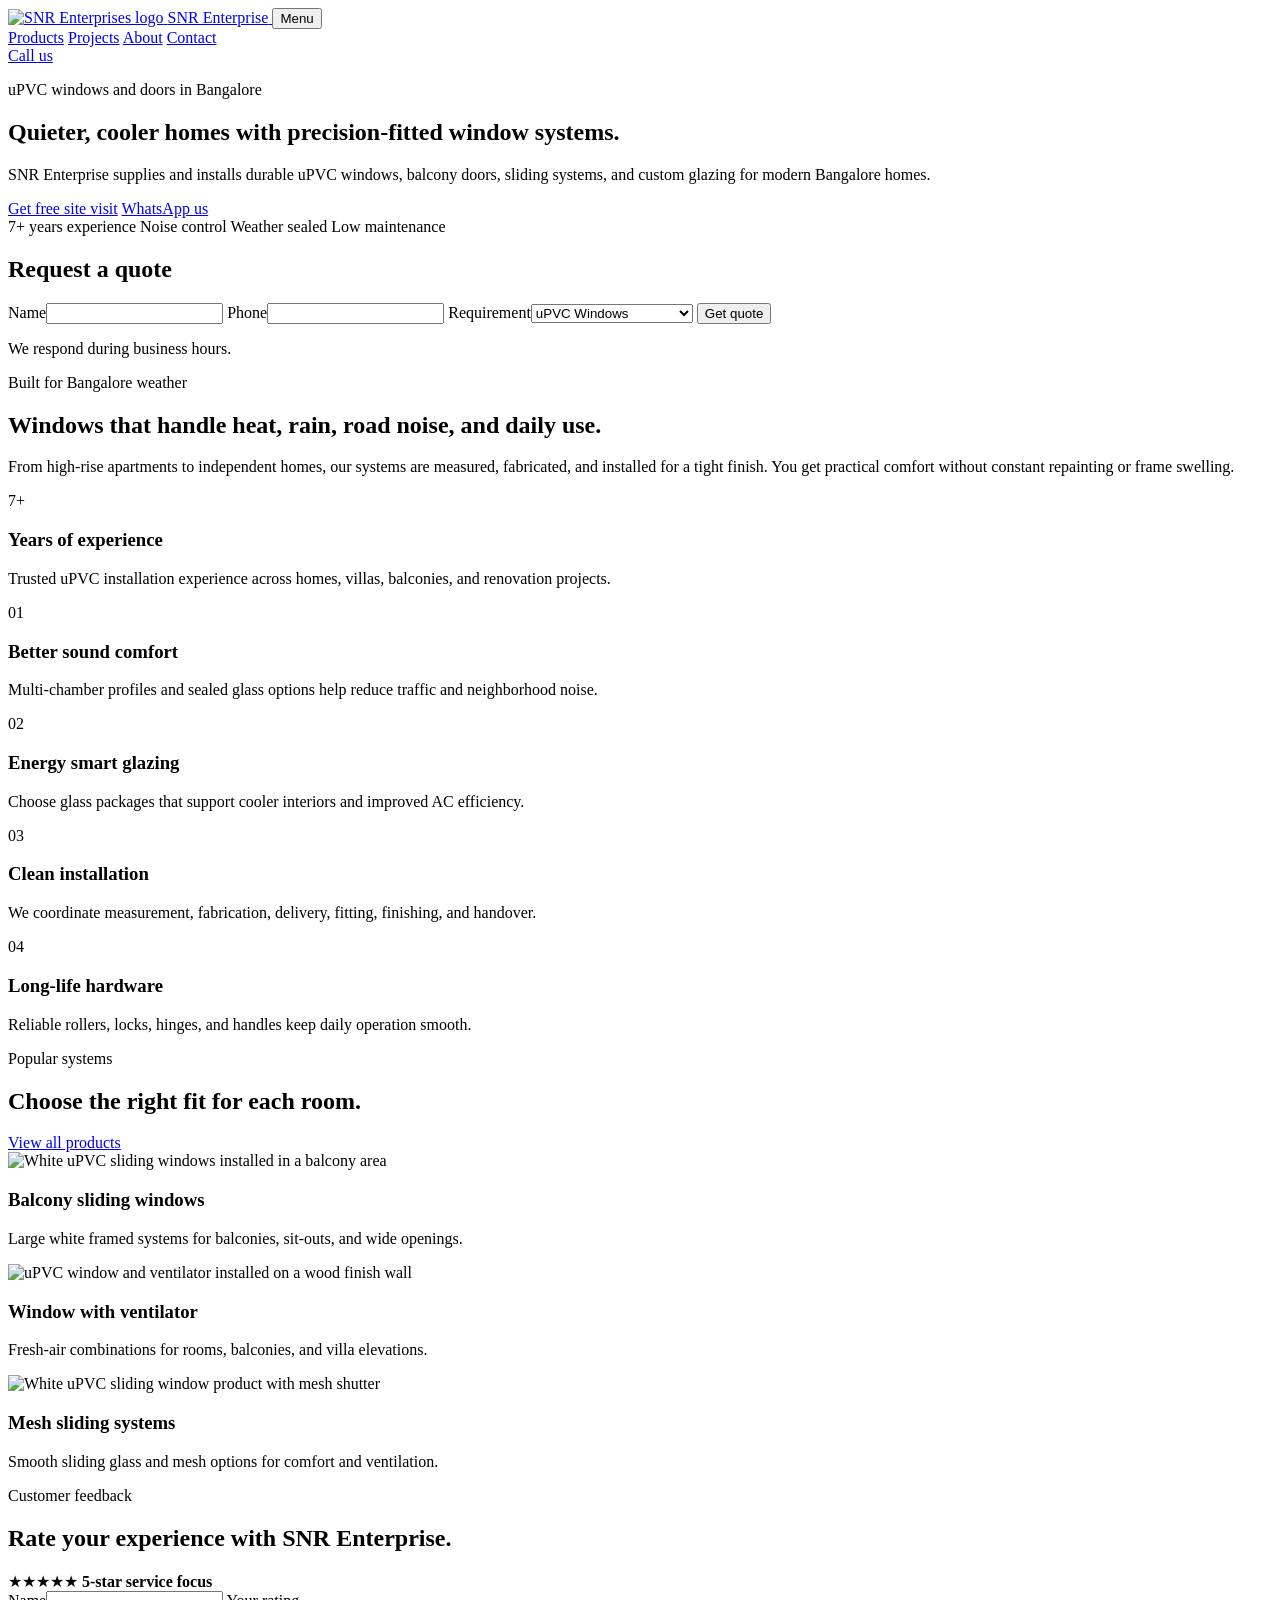
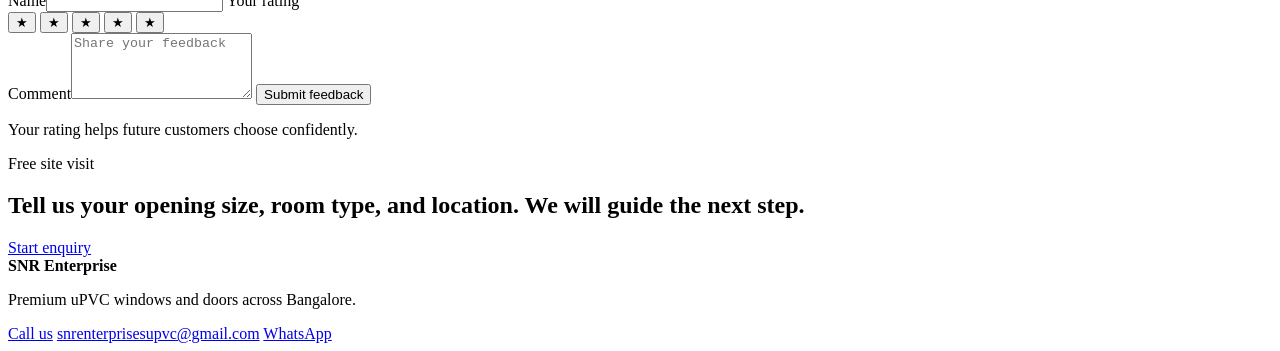
==== index.html @ e98fc873 "Add files via upload" ====
﻿<!doctype html>
<html lang="en">
  <head>
    <meta charset="utf-8">
    <meta name="viewport" content="width=device-width, initial-scale=1">
    <title>SNR Enterprise | uPVC Windows & Doors in Bangalore</title>
    <meta name="description" content="SNR Enterprise designs and installs premium uPVC windows and doors for Bangalore apartments, villas, and commercial spaces.">
    <link rel="stylesheet" href="assets/styles.css">
    <script defer src="assets/main.js"></script>
  </head>
  <body>
    <header class="site-header">
      <a class="brand" href="index.html" aria-label="SNR Enterprise home">
        <img class="brand-logo" src="assets/snr-enterprises-logo.png" alt="SNR Enterprises logo">
        <span>SNR Enterprise</span>
      </a>
      <button class="nav-toggle" type="button" aria-expanded="false" aria-controls="site-nav">Menu</button>
      <nav class="site-nav" id="site-nav">
        <a href="products.html">Products</a>
        <a href="projects.html">Projects</a>
        <a href="about.html">About</a>
        <a href="contact.html">Contact</a>
      </nav>
      <a class="header-call" href="tel:8660644700">Call us</a>
    </header>

    <main>
      <section class="hero">
        <div class="hero-copy">
          <p class="eyebrow">uPVC windows and doors in Bangalore</p>
          <h1>Quieter, cooler homes with precision-fitted window systems.</h1>
          <p class="hero-text">SNR Enterprise supplies and installs durable uPVC windows, balcony doors, sliding systems, and custom glazing for modern Bangalore homes.</p>
          <div class="hero-actions">
            <a class="btn primary" href="contact.html">Get free site visit</a>
            <a class="btn secondary" href="https://wa.me/8660644700">WhatsApp us</a>
          </div>
          <div class="trust-strip" aria-label="Service highlights">
            <span>7+ years experience</span>
            <span>Noise control</span>
            <span>Weather sealed</span>
            <span>Low maintenance</span>
          </div>
        </div>
        <form class="lead-card" action="https://formsubmit.co/snrenterprisesupvc@gmail.com" method="post" data-lead-form>
          <input type="hidden" name="_subject" value="New appointment enquiry - SNR Enterprise">
          <input type="hidden" name="_captcha" value="false">
          <input type="hidden" name="_template" value="table">
          <input type="hidden" name="_next" value="http://localhost:8000/contact.html">
          <h2>Request a quote</h2>
          <label>Name<input required name="name" autocomplete="name"></label>
          <label>Phone<input required name="phone" inputmode="tel" autocomplete="tel"></label>
          <label>Requirement<select name="requirement"><option>uPVC Windows</option><option>uPVC Doors</option><option>Balcony Sliding System</option><option>Full Home Upgrade</option></select></label>
          <button class="btn primary" type="submit">Get quote</button>
          <p class="form-note" data-form-note>We respond during business hours.</p>
        </form>
      </section>

      <section class="section split">
        <div>
          <p class="eyebrow">Built for Bangalore weather</p>
          <h2>Windows that handle heat, rain, road noise, and daily use.</h2>
        </div>
        <p>From high-rise apartments to independent homes, our systems are measured, fabricated, and installed for a tight finish. You get practical comfort without constant repainting or frame swelling.</p>
      </section>

      <section class="feature-grid" aria-label="Benefits">
        <article>
          <span class="icon">7+</span>
          <h3>Years of experience</h3>
          <p>Trusted uPVC installation experience across homes, villas, balconies, and renovation projects.</p>
        </article>
        <article>
          <span class="icon">01</span>
          <h3>Better sound comfort</h3>
          <p>Multi-chamber profiles and sealed glass options help reduce traffic and neighborhood noise.</p>
        </article>
        <article>
          <span class="icon">02</span>
          <h3>Energy smart glazing</h3>
          <p>Choose glass packages that support cooler interiors and improved AC efficiency.</p>
        </article>
        <article>
          <span class="icon">03</span>
          <h3>Clean installation</h3>
          <p>We coordinate measurement, fabrication, delivery, fitting, finishing, and handover.</p>
        </article>
        <article>
          <span class="icon">04</span>
          <h3>Long-life hardware</h3>
          <p>Reliable rollers, locks, hinges, and handles keep daily operation smooth.</p>
        </article>
      </section>

      <section class="section">
        <div class="section-head">
          <p class="eyebrow">Popular systems</p>
          <h2>Choose the right fit for each room.</h2>
          <a href="products.html">View all products</a>
        </div>
        <div class="product-row">
          <article class="product-card">
            <img src="assets/products/snr-product-01.png" alt="White uPVC sliding windows installed in a balcony area">
            <h3>Balcony sliding windows</h3>
            <p>Large white framed systems for balconies, sit-outs, and wide openings.</p>
          </article>
          <article class="product-card">
            <img src="assets/products/snr-product-04.png" alt="uPVC window and ventilator installed on a wood finish wall">
            <h3>Window with ventilator</h3>
            <p>Fresh-air combinations for rooms, balconies, and villa elevations.</p>
          </article>
          <article class="product-card">
            <img src="assets/products/snr-product-08.png" alt="White uPVC sliding window product with mesh shutter">
            <h3>Mesh sliding systems</h3>
            <p>Smooth sliding glass and mesh options for comfort and ventilation.</p>
          </article>
        </div>
      </section>

      <section class="feedback-section">
        <div class="section-head">
          <div>
            <p class="eyebrow">Customer feedback</p>
            <h2>Rate your experience with SNR Enterprise.</h2>
          </div>
          <div class="rating-summary" aria-label="Average rating">
            <span class="stars-display">★★★★★</span>
            <strong>5-star service focus</strong>
          </div>
        </div>
        <form class="lead-card" action="https://api.web3forms.com/submit" method="POST" data-lead-form>
          <input type="hidden" name="access_key" value="a25e1b4c-6132-4670-80f9-b45065108262">
          <input type="hidden" name="subject" value="New Appointment - SNR Enterprise">
          <label>Name<input required name="reviewer" autocomplete="name"></label>
          <label>Your rating
            <div class="star-rating" role="radiogroup" aria-label="Choose a rating">
              <button type="button" class="star" data-rating="1" aria-label="1 star">★</button>
              <button type="button" class="star" data-rating="2" aria-label="2 stars">★</button>
              <button type="button" class="star" data-rating="3" aria-label="3 stars">★</button>
              <button type="button" class="star" data-rating="4" aria-label="4 stars">★</button>
              <button type="button" class="star active" data-rating="5" aria-label="5 stars">★</button>
            </div>
          </label>
          <label>Comment<textarea required name="comment" rows="4" placeholder="Share your feedback"></textarea></label>
          <button class="btn primary" type="submit">Submit feedback</button>
          <p class="form-note" data-feedback-note>Your rating helps future customers choose confidently.</p>
        </form>
      </section>

      <section class="cta-band">
        <div>
          <p class="eyebrow">Free site visit</p>
          <h2>Tell us your opening size, room type, and location. We will guide the next step.</h2>
        </div>
        <a class="btn light" href="contact.html">Start enquiry</a>
      </section>
    </main>

    <footer class="site-footer">
      <div>
        <strong>SNR Enterprise</strong>
        <p>Premium uPVC windows and doors across Bangalore.</p>
      </div>
      <div>
        <a href="tel:8660644700">Call us</a>
        <a href="mailto:snrenterprisesupvc@gmail.com">snrenterprisesupvc@gmail.com</a>
        <a href="https://wa.me/8660644700">WhatsApp</a>
      </div>
    </footer>
  </body>
</html>
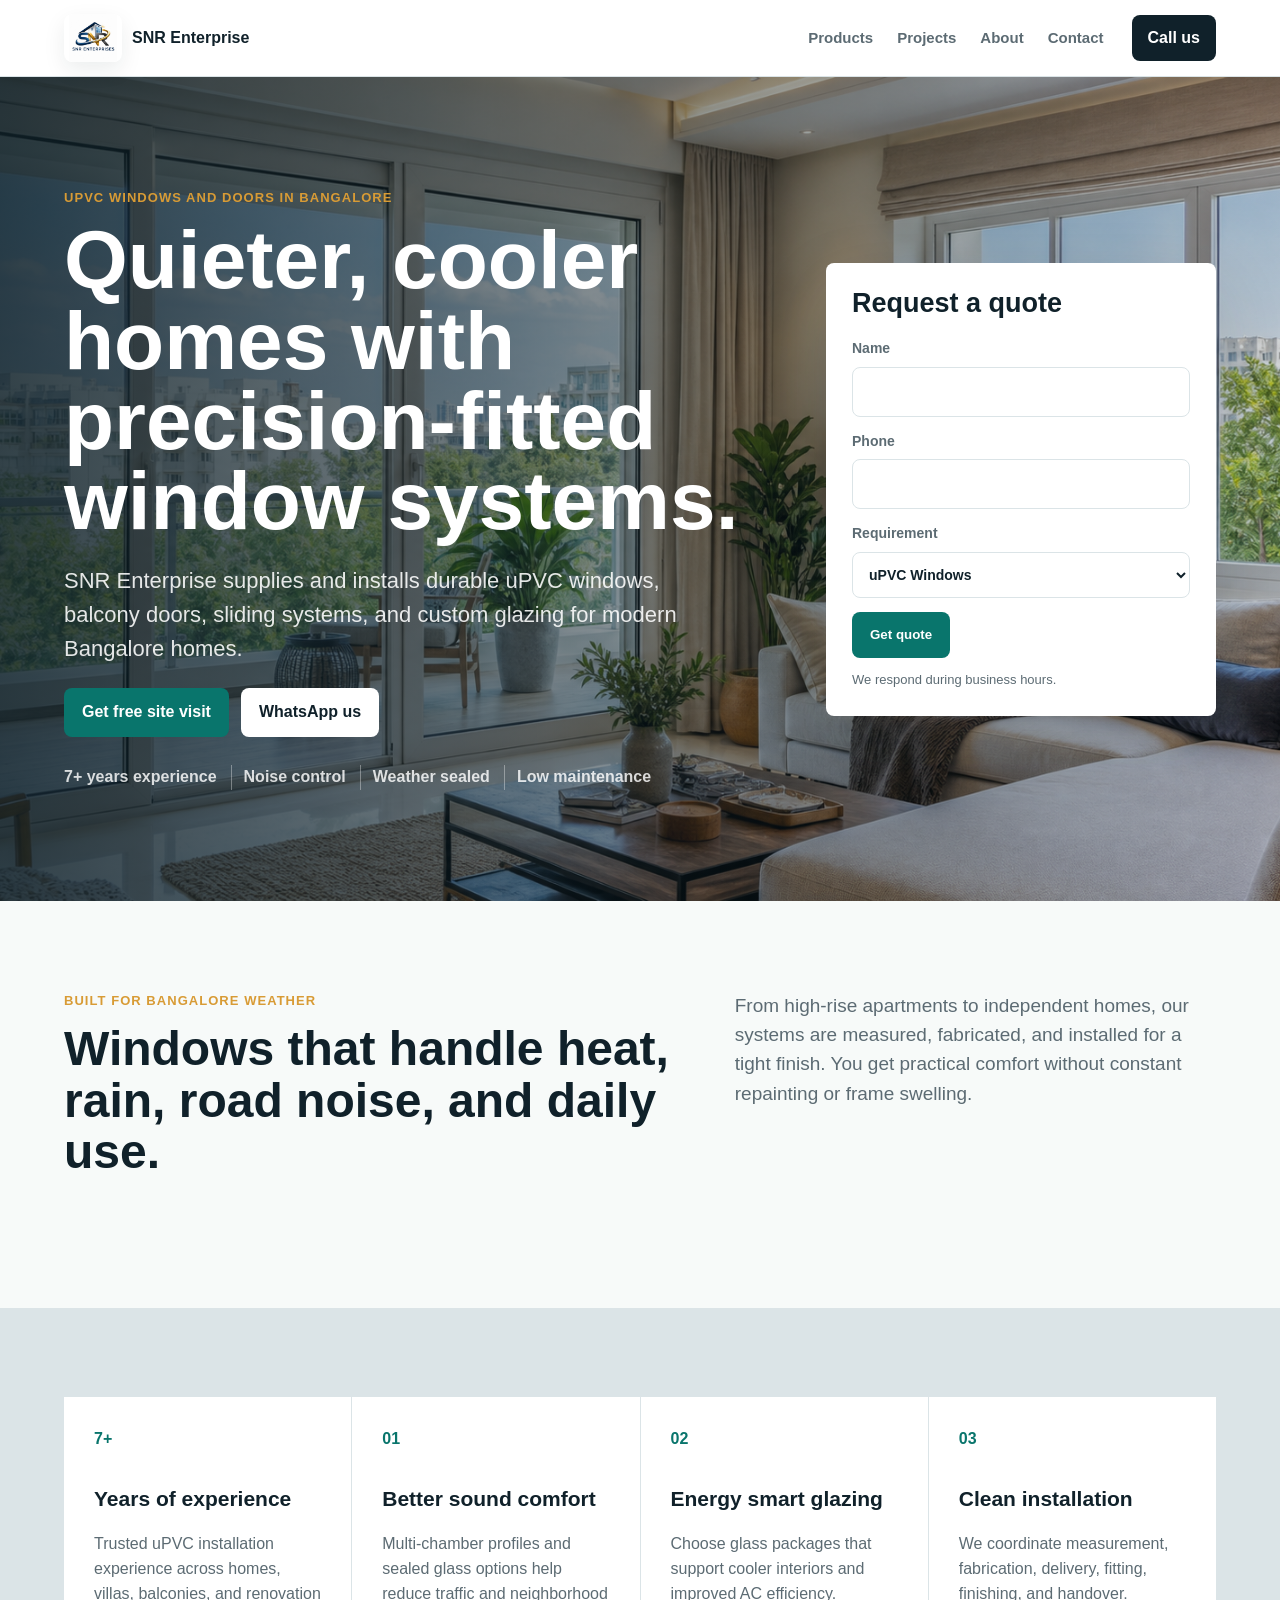
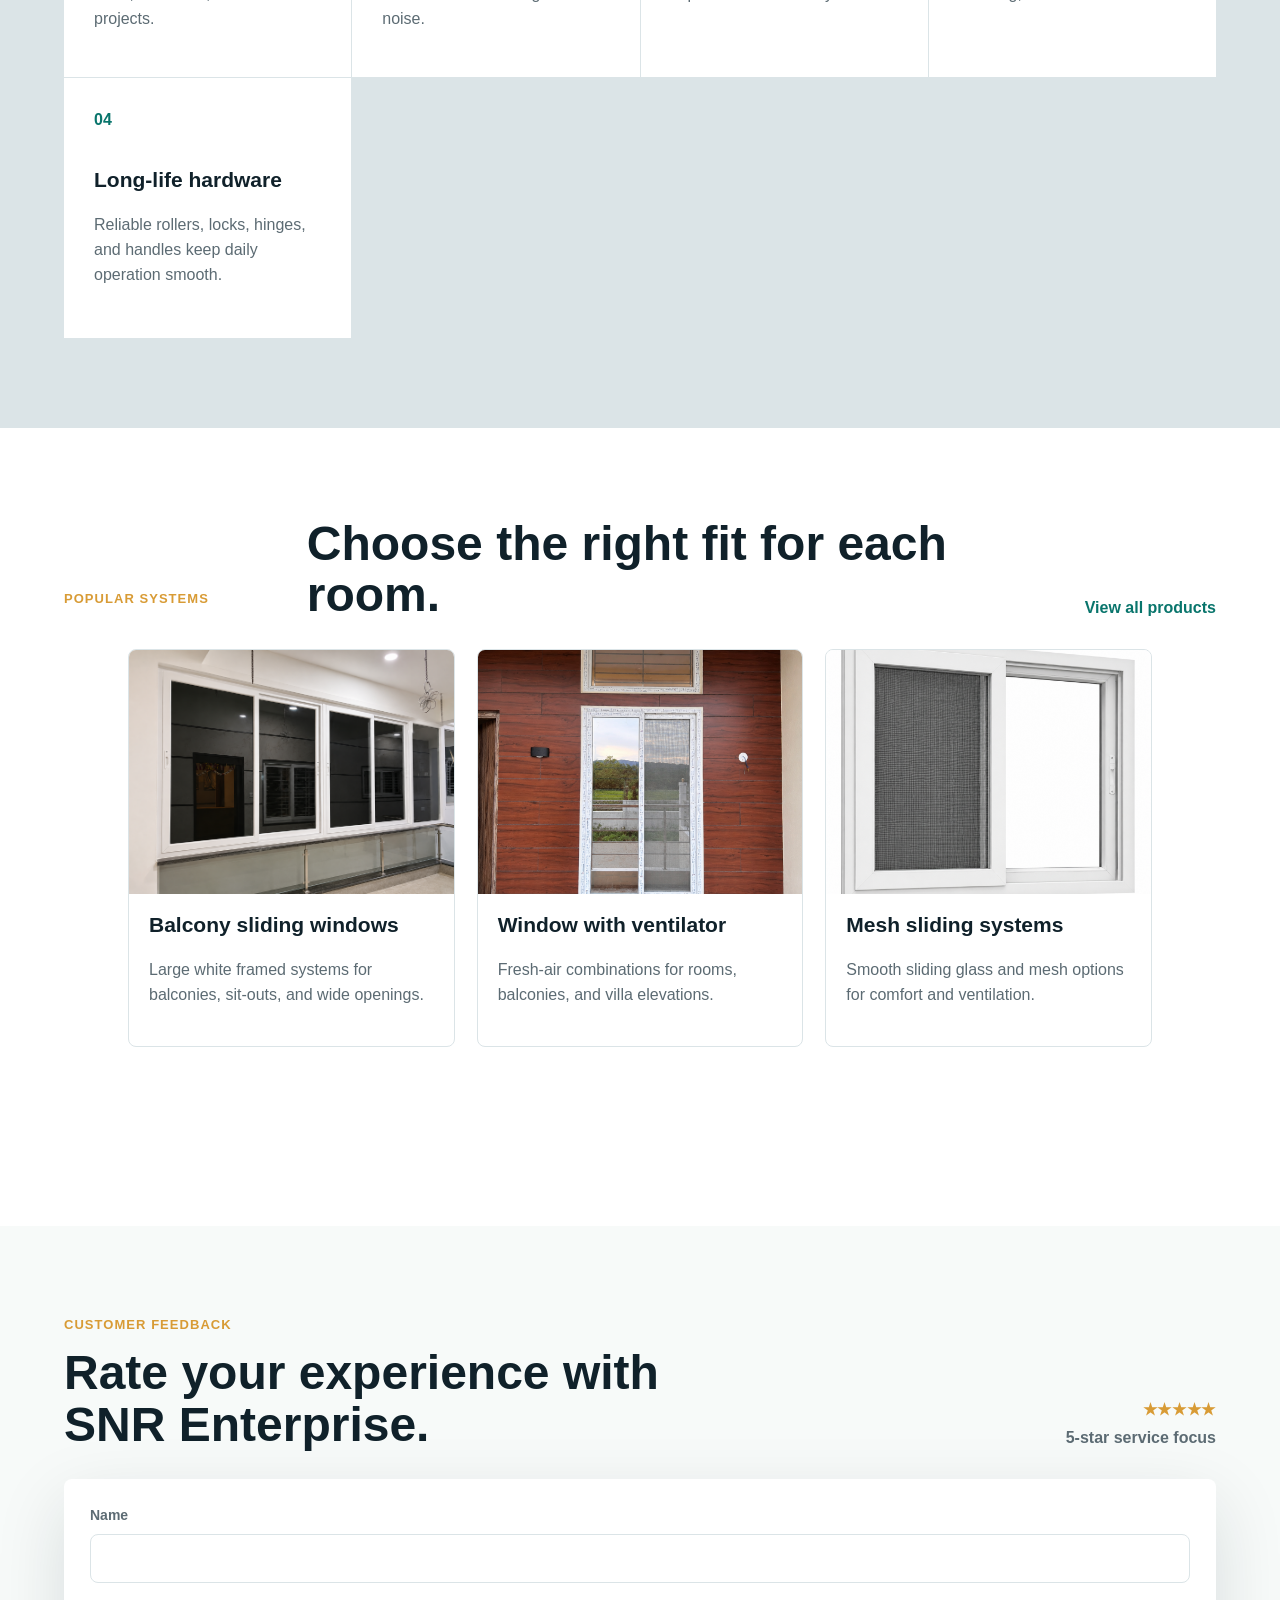
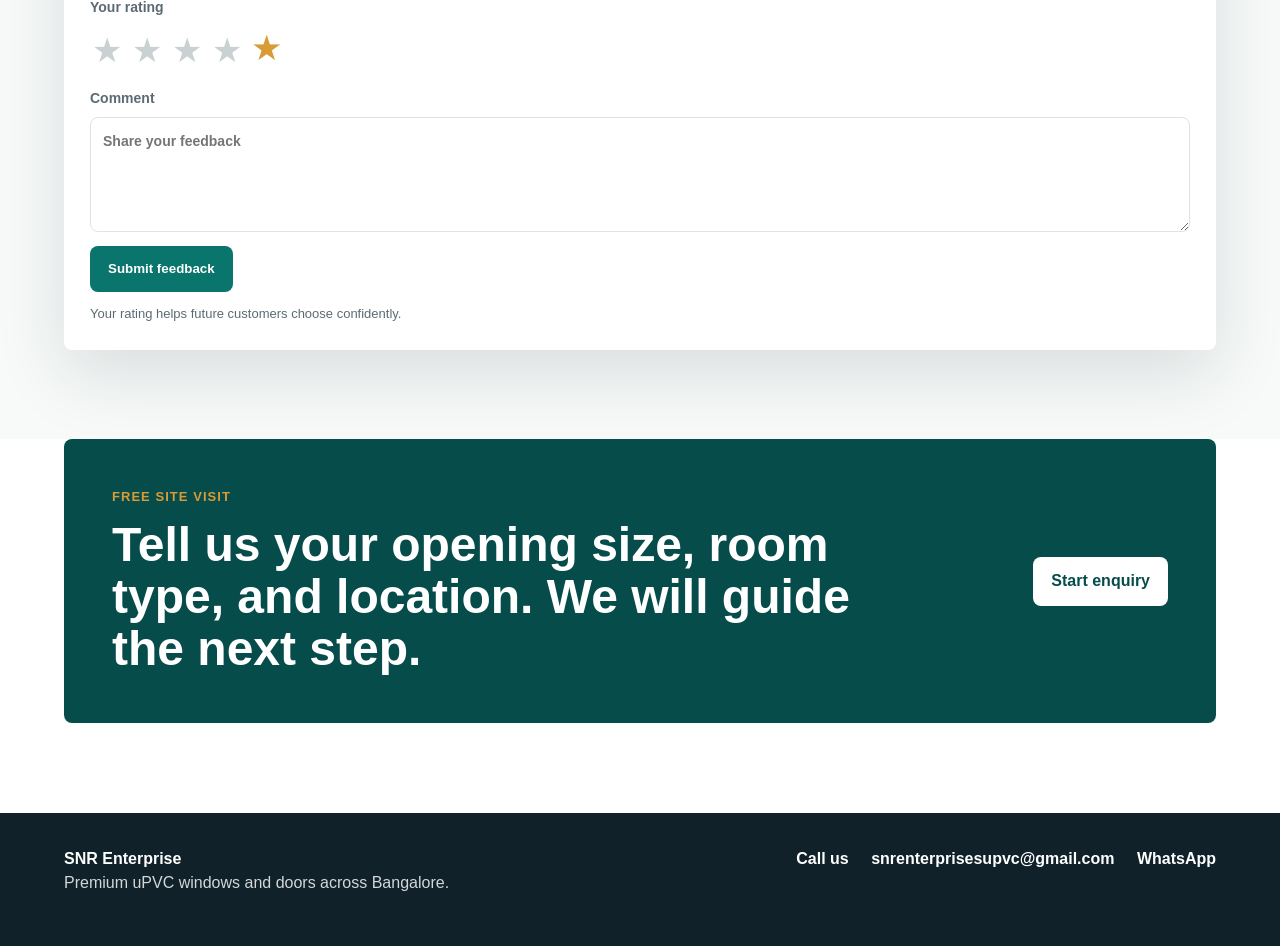
==== commit e9e17359: "Update index.html" ====
--- a/index.html
+++ b/index.html
@@ -45,7 +45,7 @@
           <input type="hidden" name="_subject" value="New appointment enquiry - SNR Enterprise">
           <input type="hidden" name="_captcha" value="false">
           <input type="hidden" name="_template" value="table">
-          <input type="hidden" name="_next" value="http://localhost:8000/contact.html">
+          <input type="hidden" name="_next" value="https://rafiyak.github.io/snrenterprise/thankyou.html">
           <h2>Request a quote</h2>
           <label>Name<input required name="name" autocomplete="name"></label>
           <label>Phone<input required name="phone" inputmode="tel" autocomplete="tel"></label>
--- a/assets/styles.css
+++ b/assets/styles.css
@@ -0,0 +1,689 @@
+:root {
+  --ink: #10212a;
+  --muted: #5c6b73;
+  --line: #dbe4e7;
+  --surface: #f7faf9;
+  --white: #ffffff;
+  --brand: #09756c;
+  --brand-dark: #064c4b;
+  --accent: #d89b35;
+  --shadow: 0 24px 70px rgba(16, 33, 42, .13);
+}
+
+* { box-sizing: border-box; }
+
+body {
+  margin: 0;
+  font-family: Arial, Helvetica, sans-serif;
+  color: var(--ink);
+  background: var(--white);
+  line-height: 1.55;
+}
+
+img { display: block; width: 100%; height: auto; }
+a { color: inherit; text-decoration: none; }
+
+html { scroll-behavior: smooth; }
+
+.site-header {
+  position: sticky;
+  top: 0;
+  z-index: 10;
+  display: flex;
+  align-items: center;
+  gap: 28px;
+  min-height: 76px;
+  padding: 14px clamp(18px, 5vw, 72px);
+  background: rgba(255, 255, 255, .94);
+  border-bottom: 1px solid var(--line);
+  backdrop-filter: blur(14px);
+  transition: min-height .25s ease, box-shadow .25s ease, background .25s ease;
+}
+
+.site-header.scrolled {
+  min-height: 64px;
+  background: rgba(255, 255, 255, .98);
+  box-shadow: 0 16px 40px rgba(16, 33, 42, .08);
+}
+
+.brand {
+  display: inline-flex;
+  align-items: center;
+  gap: 10px;
+  font-weight: 800;
+  letter-spacing: 0;
+}
+
+.brand-logo {
+  width: 58px;
+  height: 48px;
+  object-fit: contain;
+  border-radius: 8px;
+  background: var(--white);
+  box-shadow: 0 8px 22px rgba(16, 33, 42, .08);
+  transition: transform .25s ease, box-shadow .25s ease;
+}
+
+.brand:hover .brand-logo {
+  transform: translateY(-2px) scale(1.04);
+  box-shadow: 0 12px 28px rgba(16, 33, 42, .12);
+}
+
+.site-nav {
+  display: flex;
+  align-items: center;
+  gap: 24px;
+  margin-left: auto;
+  color: var(--muted);
+  font-weight: 700;
+  font-size: 15px;
+}
+
+.site-nav a:hover,
+.site-nav .active { color: var(--brand-dark); }
+
+.header-call {
+  padding: 11px 16px;
+  color: var(--white);
+  background: var(--ink);
+  border-radius: 8px;
+  font-weight: 800;
+  white-space: nowrap;
+  transition: transform .2s ease, background .2s ease;
+}
+
+.header-call:hover { transform: translateY(-2px); background: var(--brand-dark); }
+
+.nav-toggle {
+  display: none;
+  margin-left: auto;
+  border: 1px solid var(--line);
+  background: var(--white);
+  border-radius: 8px;
+  padding: 10px 12px;
+  font-weight: 800;
+}
+
+.hero {
+  min-height: calc(100vh - 76px);
+  display: grid;
+  grid-template-columns: minmax(0, 1fr) 390px;
+  align-items: center;
+  gap: 42px;
+  padding: clamp(42px, 6vw, 92px) clamp(18px, 5vw, 72px);
+  background:
+    linear-gradient(90deg, rgba(12, 30, 38, .84), rgba(12, 30, 38, .48), rgba(12, 30, 38, .18)),
+    url("hero-upvc-home-service.png") center/cover;
+  color: var(--white);
+  overflow: hidden;
+}
+
+.hero-copy { max-width: 760px; }
+.eyebrow {
+  margin: 0 0 12px;
+  color: var(--accent);
+  font-size: 13px;
+  font-weight: 900;
+  letter-spacing: .08em;
+  text-transform: uppercase;
+}
+
+h1, h2, h3, p { margin-top: 0; }
+h1 {
+  margin-bottom: 22px;
+  font-size: clamp(42px, 7vw, 82px);
+  line-height: .98;
+  letter-spacing: 0;
+}
+h2 { font-size: clamp(30px, 4vw, 48px); line-height: 1.08; letter-spacing: 0; }
+h3 { font-size: 21px; line-height: 1.2; }
+
+.hero-text {
+  max-width: 640px;
+  color: rgba(255,255,255,.88);
+  font-size: clamp(18px, 2vw, 22px);
+}
+
+.hero .eyebrow,
+.hero h1,
+.hero .hero-text,
+.hero .hero-actions,
+.hero .trust-strip {
+  animation: riseIn .7s ease both;
+}
+
+.hero h1 { animation-delay: .08s; }
+.hero .hero-text { animation-delay: .16s; }
+.hero .hero-actions { animation-delay: .24s; }
+.hero .trust-strip { animation-delay: .32s; }
+
+.hero-actions,
+.trust-strip {
+  display: flex;
+  flex-wrap: wrap;
+  gap: 12px;
+  align-items: center;
+}
+
+.trust-strip { margin-top: 28px; color: rgba(255,255,255,.82); font-weight: 800; }
+.trust-strip span { padding-right: 14px; border-right: 1px solid rgba(255,255,255,.35); }
+.trust-strip span:last-child { border-right: 0; }
+
+.btn {
+  display: inline-flex;
+  justify-content: center;
+  align-items: center;
+  min-height: 46px;
+  padding: 12px 18px;
+  border: 0;
+  border-radius: 8px;
+  font-weight: 900;
+  cursor: pointer;
+  transition: transform .2s ease, box-shadow .2s ease, background .2s ease, color .2s ease;
+}
+
+.btn:hover {
+  transform: translateY(-2px);
+  box-shadow: 0 14px 30px rgba(16, 33, 42, .18);
+}
+
+.btn:active { transform: translateY(0); }
+
+.primary { color: var(--white); background: var(--brand); }
+.secondary { color: var(--ink); background: var(--white); }
+.light { color: var(--brand-dark); background: var(--white); }
+
+.lead-card {
+  padding: 26px;
+  background: var(--white);
+  color: var(--ink);
+  border-radius: 8px;
+  box-shadow: var(--shadow);
+  animation: cardIn .72s ease .22s both;
+}
+
+.lead-card h2 { margin-bottom: 20px; font-size: 27px; }
+label {
+  display: grid;
+  gap: 7px;
+  margin-bottom: 14px;
+  color: var(--muted);
+  font-size: 14px;
+  font-weight: 800;
+}
+input, select, textarea {
+  width: 100%;
+  border: 1px solid var(--line);
+  border-radius: 8px;
+  padding: 13px 12px;
+  font: inherit;
+  color: var(--ink);
+  background: var(--white);
+  transition: border-color .2s ease, box-shadow .2s ease;
+}
+
+input:focus, select:focus, textarea:focus {
+  outline: 0;
+  border-color: var(--brand);
+  box-shadow: 0 0 0 4px rgba(9, 117, 108, .14);
+}
+textarea { resize: vertical; }
+.form-note { margin: 12px 0 0; color: var(--muted); font-size: 13px; }
+.form-note.success {
+  color: var(--brand-dark);
+  font-weight: 800;
+  animation: pulseNote .45s ease both;
+}
+
+.section,
+.feature-grid,
+.product-row,
+.catalog,
+.gallery,
+.process,
+.contact-layout,
+.page-hero,
+.product-showcase,
+.feedback-section,
+.stats-band {
+  padding: clamp(46px, 7vw, 90px) clamp(18px, 5vw, 72px);
+}
+
+.split {
+  display: grid;
+  grid-template-columns: minmax(0, .9fr) minmax(280px, .7fr);
+  gap: 52px;
+  align-items: start;
+  background: var(--surface);
+}
+
+.split p:last-child { color: var(--muted); font-size: 19px; }
+
+.feature-grid {
+  display: grid;
+  grid-template-columns: repeat(4, minmax(0, 1fr));
+  gap: 1px;
+  background: var(--line);
+}
+
+.feature-grid article {
+  min-height: 260px;
+  padding: 30px;
+  background: var(--white);
+  transition: transform .25s ease, box-shadow .25s ease;
+}
+
+.feature-grid article:hover {
+  position: relative;
+  transform: translateY(-6px);
+  box-shadow: var(--shadow);
+}
+
+.icon {
+  display: inline-flex;
+  margin-bottom: 34px;
+  color: var(--brand);
+  font-weight: 900;
+}
+
+.feature-grid p,
+.product-card p,
+.catalog p,
+.process p,
+.page-hero p,
+.contact-layout p { color: var(--muted); }
+
+.section-head {
+  display: flex;
+  justify-content: space-between;
+  gap: 24px;
+  align-items: end;
+  margin-bottom: 28px;
+}
+.section-head h2 { max-width: 680px; margin-bottom: 0; }
+.section-head a { color: var(--brand); font-weight: 900; }
+
+.product-row,
+.gallery {
+  display: grid;
+  grid-template-columns: repeat(3, minmax(0, 1fr));
+  gap: 22px;
+  padding-top: 0;
+}
+
+.product-card,
+.gallery figure,
+.catalog article,
+.process article,
+.testimonial,
+.contact-card,
+.showcase-card,
+.feedback-form,
+.stats-band article {
+  border: 1px solid var(--line);
+  border-radius: 8px;
+  background: var(--white);
+  transition: transform .25s ease, box-shadow .25s ease, border-color .25s ease;
+}
+
+.product-card { overflow: hidden; }
+.product-card img,
+.gallery img {
+  aspect-ratio: 4 / 3;
+  object-fit: cover;
+  transition: transform .55s ease;
+}
+
+.product-card:hover,
+.gallery figure:hover,
+.catalog article:hover,
+.process article:hover,
+.showcase-card:hover,
+.stats-band article:hover {
+  transform: translateY(-6px);
+  border-color: rgba(9, 117, 108, .35);
+  box-shadow: var(--shadow);
+}
+
+.product-card:hover img,
+.gallery figure:hover img,
+.showcase-card:hover img {
+  transform: scale(1.045);
+}
+.product-card h3,
+.product-card p { padding-inline: 20px; }
+.product-card h3 { margin-top: 18px; }
+.product-card p { padding-bottom: 22px; }
+
+.cta-band {
+  display: flex;
+  align-items: center;
+  justify-content: space-between;
+  gap: 24px;
+  margin: 0 clamp(18px, 5vw, 72px) clamp(46px, 7vw, 90px);
+  padding: clamp(28px, 5vw, 48px);
+  color: var(--white);
+  background: var(--brand-dark);
+  border-radius: 8px;
+  position: relative;
+  overflow: hidden;
+}
+
+.cta-band::after {
+  content: "";
+  position: absolute;
+  inset: 0;
+  background: linear-gradient(110deg, transparent 0%, rgba(255,255,255,.16) 45%, transparent 70%);
+  transform: translateX(-120%);
+  animation: sheen 5s ease-in-out infinite;
+  pointer-events: none;
+}
+.cta-band h2 { max-width: 820px; margin-bottom: 0; }
+
+.site-footer {
+  display: flex;
+  justify-content: space-between;
+  gap: 22px;
+  padding: 34px clamp(18px, 5vw, 72px);
+  color: rgba(255,255,255,.82);
+  background: var(--ink);
+}
+.site-footer strong { color: var(--white); }
+.site-footer a { display: inline-block; margin-left: 18px; color: var(--white); font-weight: 800; }
+
+.page-hero {
+  background: var(--surface);
+}
+.page-hero.compact { padding-bottom: 54px; }
+.page-hero h1,
+.contact-layout h1 { max-width: 900px; }
+.page-hero p { max-width: 720px; font-size: 19px; }
+
+.catalog {
+  display: grid;
+  grid-template-columns: repeat(3, minmax(0, 1fr));
+  gap: 18px;
+}
+.catalog article { padding: 26px; }
+.catalog span {
+  display: inline-flex;
+  margin-top: 12px;
+  color: var(--brand);
+  font-weight: 900;
+}
+
+.product-showcase {
+  display: grid;
+  grid-template-columns: repeat(4, minmax(0, 1fr));
+  gap: 18px;
+  padding-top: 0;
+}
+
+.showcase-card {
+  overflow: hidden;
+}
+
+.showcase-card img {
+  aspect-ratio: 4 / 3;
+  object-fit: cover;
+  transition: transform .55s ease;
+}
+
+.showcase-card div {
+  padding: 20px;
+}
+
+.showcase-card h2 {
+  margin-bottom: 10px;
+  font-size: 23px;
+}
+
+.showcase-card p {
+  margin-bottom: 0;
+  color: var(--muted);
+}
+
+.gallery figure { margin: 0; overflow: hidden; }
+.gallery figcaption { padding: 16px 18px; font-weight: 900; }
+
+.testimonial {
+  margin: 0 clamp(18px, 5vw, 72px) clamp(46px, 7vw, 90px);
+  padding: clamp(28px, 5vw, 48px);
+  background: var(--surface);
+}
+.testimonial p { max-width: 880px; font-size: clamp(24px, 3vw, 38px); line-height: 1.2; color: var(--ink); }
+
+.process {
+  display: grid;
+  grid-template-columns: repeat(4, minmax(0, 1fr));
+  gap: 18px;
+}
+.process article { padding: 26px; }
+.process span {
+  display: grid;
+  place-items: center;
+  width: 42px;
+  height: 42px;
+  margin-bottom: 22px;
+  color: var(--white);
+  background: var(--brand);
+  border-radius: 8px;
+  font-weight: 900;
+}
+
+.contact-layout {
+  display: grid;
+  grid-template-columns: minmax(0, 1fr) 420px;
+  gap: 42px;
+  align-items: start;
+  min-height: calc(100vh - 76px);
+  background: var(--surface);
+}
+.lead-card.full { box-shadow: none; }
+.contact-card {
+  display: grid;
+  gap: 8px;
+  max-width: 420px;
+  margin-top: 28px;
+  padding: 22px;
+}
+.contact-card a { color: var(--brand-dark); font-weight: 900; }
+
+.stats-band {
+  display: grid;
+  grid-template-columns: repeat(3, minmax(0, 1fr));
+  gap: 18px;
+  padding-top: 0;
+  background: var(--surface);
+}
+
+.stats-band article {
+  padding: 28px;
+}
+
+.stats-band strong {
+  display: block;
+  color: var(--brand);
+  font-size: clamp(38px, 5vw, 62px);
+  line-height: 1;
+}
+
+.stats-band span {
+  display: block;
+  margin-top: 10px;
+  color: var(--muted);
+  font-weight: 800;
+}
+
+.feedback-section {
+  background: var(--surface);
+}
+
+.compact-feedback {
+  padding-top: 0;
+}
+
+.feedback-form {
+  display: grid;
+  grid-template-columns: repeat(2, minmax(0, 1fr));
+  gap: 16px;
+  max-width: 980px;
+  padding: 26px;
+}
+
+.feedback-form label:nth-child(3),
+.feedback-form .btn,
+.feedback-form .form-note {
+  grid-column: 1 / -1;
+}
+
+.star-rating {
+  display: flex;
+  gap: 6px;
+  min-height: 48px;
+  align-items: center;
+}
+
+.star {
+  border: 0;
+  background: transparent;
+  color: #c9d1d3;
+  cursor: pointer;
+  font-size: 34px;
+  line-height: 1;
+  padding: 0 2px;
+  transition: color .18s ease, transform .18s ease;
+}
+
+.star:hover,
+.star.active {
+  color: var(--accent);
+  transform: translateY(-2px) scale(1.04);
+}
+
+.stars-display {
+  color: var(--accent);
+  font-weight: 900;
+  letter-spacing: .04em;
+}
+
+.rating-summary {
+  display: grid;
+  gap: 4px;
+  justify-items: end;
+  color: var(--muted);
+}
+
+.reveal {
+  opacity: 0;
+  transform: translateY(28px);
+  transition: opacity .65s ease, transform .65s ease;
+}
+
+.reveal.visible {
+  opacity: 1;
+  transform: translateY(0);
+}
+
+.reveal:nth-child(2) { transition-delay: .08s; }
+.reveal:nth-child(3) { transition-delay: .16s; }
+.reveal:nth-child(4) { transition-delay: .24s; }
+
+@keyframes riseIn {
+  from { opacity: 0; transform: translateY(22px); }
+  to { opacity: 1; transform: translateY(0); }
+}
+
+@keyframes cardIn {
+  from { opacity: 0; transform: translateY(24px) scale(.98); }
+  to { opacity: 1; transform: translateY(0) scale(1); }
+}
+
+@keyframes sheen {
+  0%, 45% { transform: translateX(-120%); }
+  70%, 100% { transform: translateX(120%); }
+}
+
+@keyframes pulseNote {
+  0% { transform: scale(.98); opacity: .6; }
+  100% { transform: scale(1); opacity: 1; }
+}
+
+@media (max-width: 960px) {
+  .site-header { flex-wrap: wrap; }
+  .nav-toggle { display: inline-flex; }
+  .site-nav {
+    display: none;
+    order: 3;
+    width: 100%;
+    margin-left: 0;
+    padding-top: 12px;
+    border-top: 1px solid var(--line);
+  }
+  .site-nav.open { display: grid; }
+  .header-call { display: none; }
+  .hero,
+  .split,
+  .contact-layout {
+    grid-template-columns: 1fr;
+  }
+  .hero { min-height: auto; }
+  .lead-card { max-width: 520px; }
+  .feature-grid,
+  .product-row,
+  .catalog,
+  .gallery,
+  .process,
+  .product-showcase,
+  .stats-band {
+    grid-template-columns: repeat(2, minmax(0, 1fr));
+  }
+}
+
+@media (max-width: 640px) {
+  h1 { font-size: 42px; }
+  h2 { font-size: 30px; }
+  .section-head,
+  .cta-band,
+  .site-footer {
+    display: grid;
+  }
+  .feature-grid,
+  .product-row,
+  .catalog,
+  .gallery,
+  .process,
+  .product-showcase,
+  .stats-band,
+  .feedback-form {
+    grid-template-columns: 1fr;
+  }
+  .feedback-form label:nth-child(3),
+  .feedback-form .btn,
+  .feedback-form .form-note {
+    grid-column: auto;
+  }
+  .rating-summary {
+    justify-items: start;
+  }
+  .hero { padding-top: 32px; }
+  .trust-strip { display: grid; }
+  .trust-strip span { border-right: 0; padding-right: 0; }
+  .site-footer a { margin: 10px 16px 0 0; }
+}
+
+@media (prefers-reduced-motion: reduce) {
+  *,
+  *::before,
+  *::after {
+    animation-duration: .001ms !important;
+    animation-iteration-count: 1 !important;
+    scroll-behavior: auto !important;
+    transition-duration: .001ms !important;
+  }
+
+  .reveal {
+    opacity: 1;
+    transform: none;
+  }
+}
